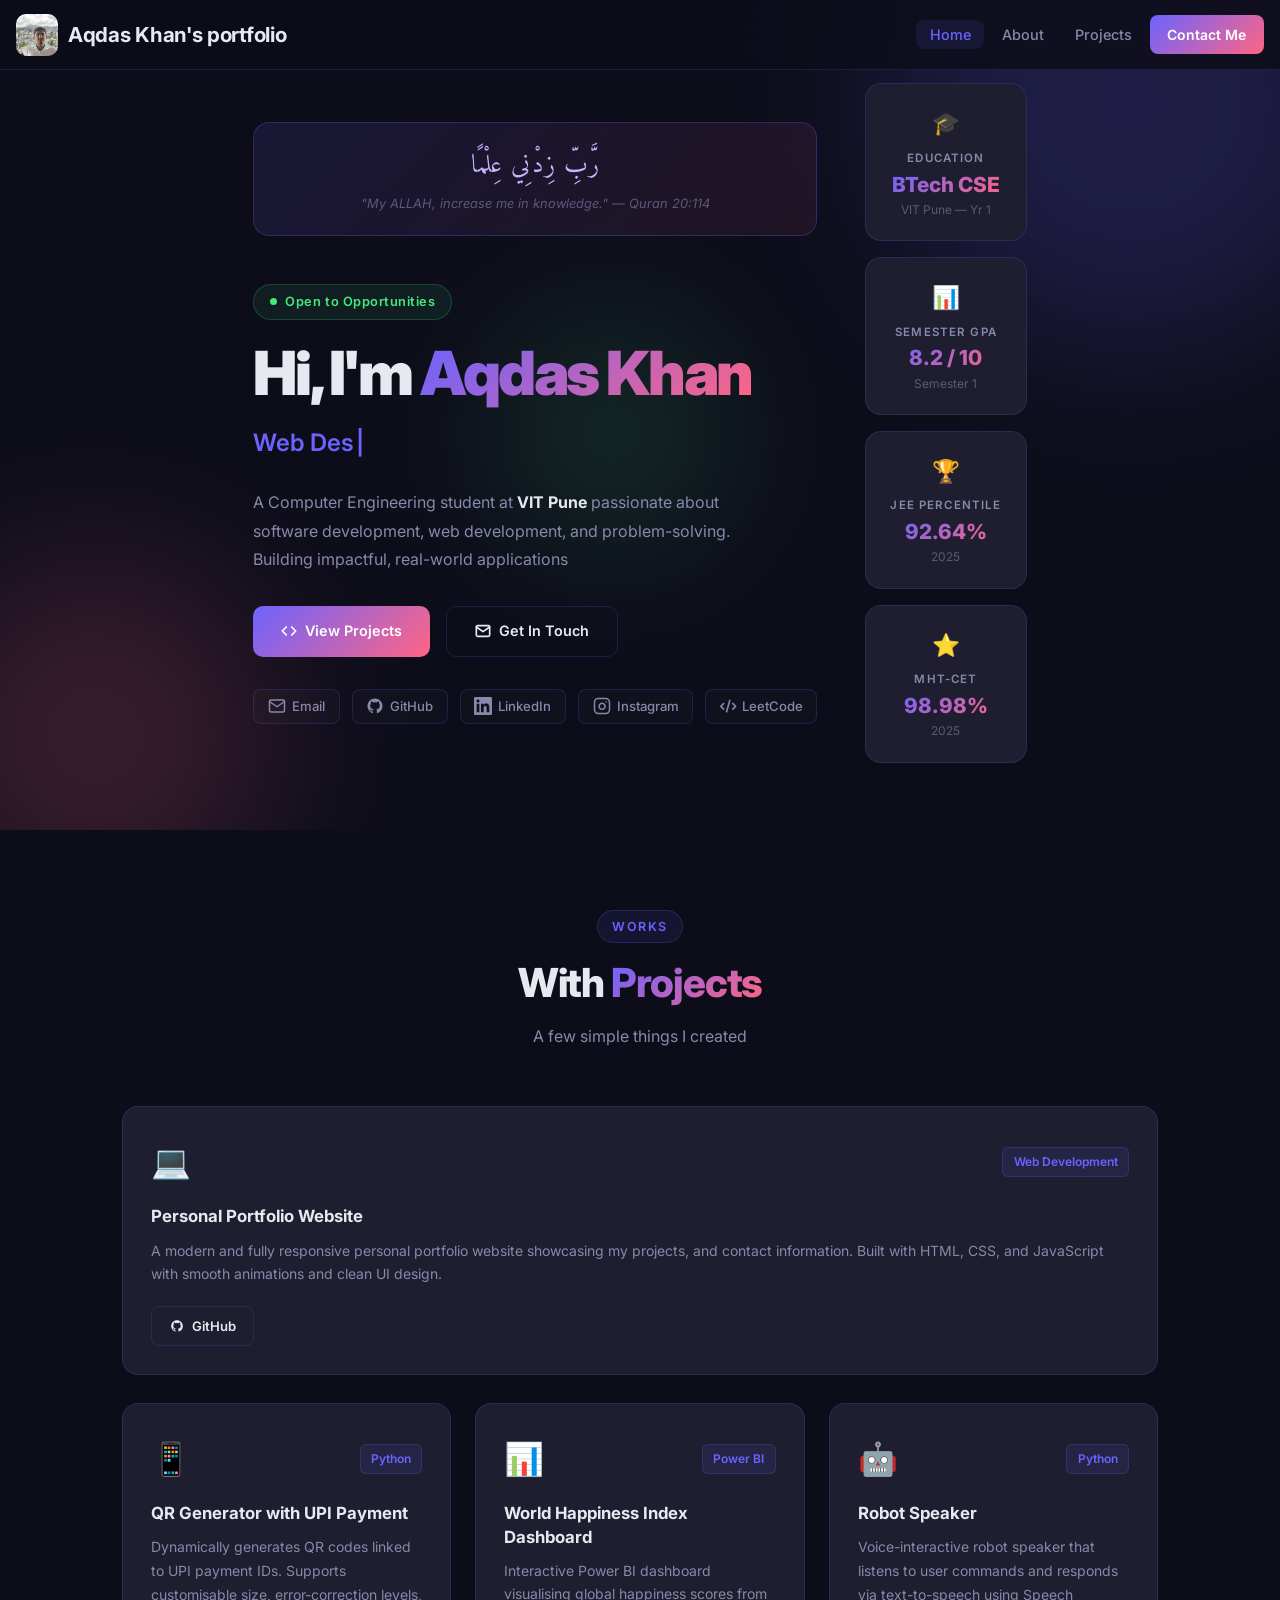
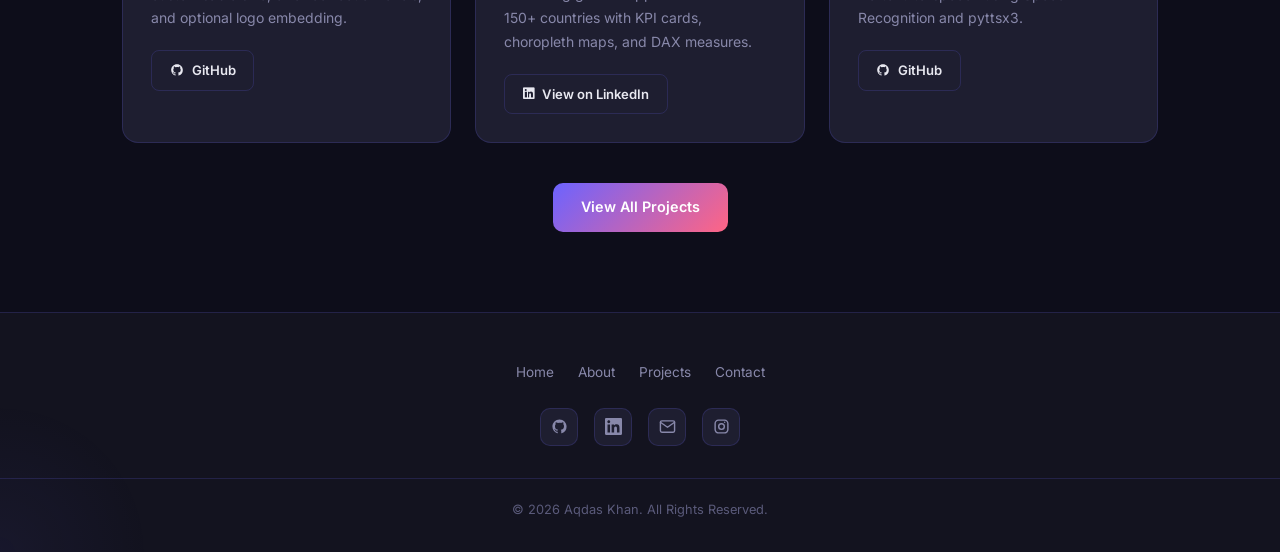
==== index.html @ cc59bd64 "Initial commit" ====
<!DOCTYPE html>
<html lang="en">

<head>
  <meta charset="UTF-8" />
  <meta name="viewport" content="width=device-width, initial-scale=1.0" />
  <meta name="description"
    content="Aqdas Khan — Computer Engineering student at VIT Pune. Portfolio showcasing projects, skills, and contact info." />
  <link rel="stylesheet" href="https://cdnjs.cloudflare.com/ajax/libs/font-awesome/6.5.1/css/all.min.css">

  <title>Aqdas Khan — Portfolio</title>
  <link rel="stylesheet" href="style.css" />
  <link rel="stylesheet" href="index.css" />
</head>

<body>

  <!-- NAVBAR -->
  <nav class="navbar" id="navbar">
    <a href="index.html" class="nav-logo">
      <div class="nav-logo-icon"></div>
      <span class="nav-logo-text">
        <h3><b>Aqdas Khan's portfolio</b></h3>
      </span>
    </a>
    <ul class="nav-links">
      <li><a href="index.html">Home</a></li>
      <li><a href="about.html">About</a></li>
      <li><a href="projects.html">Projects</a></li>
      <li><a href="contact.html" class="nav-cta">Contact Me</a></li>
    </ul>
    <button class="hamburger" id="hamburger" aria-label="Toggle menu">
      <span></span><span></span><span></span>
    </button>
  </nav>

  <!-- MOBILE NAV -->
  <div class="mobile-nav" id="mobile-nav">
    <a href="index.html">Home</a>
    <a href="about.html">About</a>
    <a href="projects.html">Projects</a>
    <a href="contact.html">Contact</a>
  </div>

  <!-- HERO -->
  <section class="hero" id="home">
    <div class="hero-bg">
      <div class="hero-orb orb1"></div>
      <div class="hero-orb orb2"></div>
      <div class="hero-orb orb3"></div>
    </div>
    <div class="container hero-inner">
      <div class="hero-content fade-up">
        <!-- Dua -->
        <div class="dua-banner">
          <div class="dua-text">رَّبِّ زِدْنِي عِلْمًا</div>
          <div class="dua-translation">"My ALLAH, increase me in knowledge." — Quran 20:114</div>
        </div>

        <div class="hero-badge">
          <span class="hero-status-dot"></span> Open to Opportunities
        </div>
        <h1 class="hero-name">Hi, I'm <span class="gradient-text">Aqdas Khan</span></h1>
        <div class="hero-typed-wrap">
          <span id="typed-text" class="hero-typed"></span><span class="cursor">|</span>
        </div>
        <p class="hero-desc">
          A Computer Engineering student at <strong>VIT Pune</strong> passionate about software development,
          web development, and problem-solving. Building impactful, real-world applications
        </p>

        <div class="hero-actions">
          <a href="projects.html" class="btn btn-primary">
            <svg width="16" height="16" fill="none" viewBox="0 0 24 24" stroke="currentColor" stroke-width="2.5"
              stroke-linecap="round" stroke-linejoin="round">
              <polyline points="16 18 22 12 16 6"></polyline>
              <polyline points="8 6 2 12 8 18"></polyline>
            </svg>
            View Projects
          </a>
          <a href="contact.html" class="btn btn-outline">
            <svg width="16" height="16" fill="none" viewBox="0 0 24 24" stroke="currentColor" stroke-width="2.5"
              stroke-linecap="round" stroke-linejoin="round">
              <path d="M4 4h16c1.1 0 2 .9 2 2v12c0 1.1-.9 2-2 2H4c-1.1 0-2-.9-2-2V6c0-1.1.9-2 2-2z"></path>
              <polyline points="22,6 12,13 2,6"></polyline>
            </svg>
            Get In Touch
          </a>
        </div>

        <div class="hero-socials">
          <a href="mailto:khanaqdas152@gmail.com" class="hero-social-link" aria-label="Email">
            <svg width="18" height="18" fill="none" viewBox="0 0 24 24" stroke="currentColor" stroke-width="2"
              stroke-linecap="round" stroke-linejoin="round">
              <path d="M4 4h16c1.1 0 2 .9 2 2v12c0 1.1-.9 2-2 2H4c-1.1 0-2-.9-2-2V6c0-1.1.9-2 2-2z"></path>
              <polyline points="22,6 12,13 2,6"></polyline>
            </svg>
            Email
          </a>

          <a href="https://github.com/AqdasKhan313" target="_blank" rel="noopener" class="hero-social-link"
            aria-label="GitHub">
            <svg width="18" height="18" viewBox="0 0 24 24" fill="currentColor">
              <path
                d="M12 2C6.477 2 2 6.484 2 12.017c0 4.425 2.865 8.18 6.839 9.504.5.092.682-.217.682-.483 0-.237-.008-.868-.013-1.703-2.782.605-3.369-1.343-3.369-1.343-.454-1.158-1.11-1.466-1.11-1.466-.908-.62.069-.608.069-.608 1.003.07 1.531 1.032 1.531 1.032.892 1.53 2.341 1.088 2.91.832.092-.647.35-1.088.636-1.338-2.22-.253-4.555-1.113-4.555-4.951 0-1.093.39-1.988 1.029-2.688-.103-.253-.446-1.272.098-2.65 0 0 .84-.27 2.75 1.026A9.564 9.564 0 0112 6.844c.85.004 1.705.115 2.504.337 1.909-1.296 2.747-1.027 2.747-1.027.546 1.379.202 2.398.1 2.651.64.7 1.028 1.595 1.028 2.688 0 3.848-2.339 4.695-4.566 4.943.359.309.678.92.678 1.855 0 1.338-.012 2.419-.012 2.747 0 .268.18.58.688.482A10.019 10.019 0 0022 12.017C22 6.484 17.522 2 12 2z" />
            </svg>
            GitHub
          </a>
          <a href="https://linkedin.com/in/aqdaskhan313" target="_blank" rel="noopener" class="hero-social-link"
            aria-label="LinkedIn">
            <svg width="18" height="18" viewBox="0 0 24 24" fill="currentColor">
              <path
                d="M20.447 20.452h-3.554v-5.569c0-1.328-.027-3.037-1.852-3.037-1.853 0-2.136 1.445-2.136 2.939v5.667H9.351V9h3.414v1.561h.046c.477-.9 1.637-1.85 3.37-1.85 3.601 0 4.267 2.37 4.267 5.455v6.286zM5.337 7.433c-1.144 0-2.063-.926-2.063-2.065 0-1.138.92-2.063 2.063-2.063 1.14 0 2.064.925 2.064 2.063 0 1.139-.925 2.065-2.064 2.065zm1.782 13.019H3.555V9h3.564v11.452zM22.225 0H1.771C.792 0 0 .774 0 1.729v20.542C0 23.227.792 24 1.771 24h20.451C23.2 24 24 23.227 24 22.271V1.729C24 .774 23.2 0 22.222 0h.003z" />
            </svg>
            LinkedIn
          </a>

          <a href="https://www.instagram.com/aqdas_khan_98.98/" target="_blank" rel="noopener" class="hero-social-link"
            aria-label="Instagram">
            <svg width="18" height="18" viewBox="0 0 24 24" fill="none" stroke="currentColor" stroke-width="2"
              stroke-linecap="round" stroke-linejoin="round">
              <rect x="2" y="2" width="20" height="20" rx="5" ry="5"></rect>
              <path d="M16 11.37a4 4 0 1 1-2.83-2.83 4 4 0 0 1 2.83 2.83z"></path>
              <line x1="17.5" y1="6.5" x2="17.51" y2="6.5"></line>
            </svg>
            Instagram
          </a>

          <a href="https://leetcode.com/u/AqdasKhan313/" target="_blank" rel="noopener" class="hero-social-link"
            aria-label="LeetCode">
            <i class="fa-solid fa-code"></i>
            LeetCode
          </a>
        </div>
      </div>

      <!-- HERO STATS / QUICK INFO -->
      <div class="hero-stats fade-up fade-up-delay-2">
        <div class="stat-card">
          <div class="stat-icon">🎓</div>
          <div class="stat-label">Education</div>
          <div class="stat-value">BTech CSE</div>
          <div class="stat-sub">VIT Pune — Yr 1</div>
        </div>
        <div class="stat-card">
          <div class="stat-icon">📊</div>
          <div class="stat-label">Semester GPA</div>
          <div class="stat-value">8.2 / 10</div>
          <div class="stat-sub">Semester 1</div>
        </div>
        <div class="stat-card">
          <div class="stat-icon">🏆</div>
          <div class="stat-label">JEE Percentile</div>
          <div class="stat-value">92.64%</div>
          <div class="stat-sub">2025</div>
        </div>
        <div class="stat-card">
          <div class="stat-icon">⭐</div>
          <div class="stat-label">MHT-CET</div>
          <div class="stat-value">98.98%</div>
          <div class="stat-sub">2025</div>
        </div>
      </div>
    </div>
  </section>

  <!-- FEATURED PROJECTS PREVIEW -->
  <section class="featured-projects">
    <div class="container">
      <div class="section-header fade-up">
        <span class="section-tag">Works</span>
        <h2 class="section-title">With <span>Projects</span></h2>
        <p class="section-desc">A few simple things I created</p>
      </div>

      <div class="projects-preview-grid">

        <div class="project-preview-card card fade-up">

          <div class="project-preview-header">
            <div class="project-icon">💻</div>
            <span class="badge">Web Development</span>
          </div>

          <h3 class="project-title">Personal Portfolio Website</h3>

          <p class="project-desc">
            A modern and fully responsive personal portfolio website showcasing
            my projects, and contact information.
            Built with HTML, CSS, and JavaScript with smooth animations and
            clean UI design.
          </p>

          <div class="project-links">

            <a href="https://github.com/AqdasKhan313/" target="_blank" rel="noopener" class="btn btn-outline btn-sm">

              <svg width="14" height="14" viewBox="0 0 24 24" fill="currentColor">
                <path
                  d="M12 2C6.477 2 2 6.484 2 12.017c0 4.425 2.865 8.18 6.839 9.504.5.092.682-.217.682-.483 0-.237-.008-.868-.013-1.703-2.782.605-3.369-1.343-3.369-1.343-.454-1.158-1.11-1.466-1.11-1.466-.908-.62.069-.608.069-.608 1.003.07 1.531 1.032 1.531 1.032.892 1.53 2.341 1.088 2.91.832.092-.647.35-1.088.636-1.338-2.22-.253-4.555-1.113-4.555-4.951 0-1.093.39-1.988 1.029-2.688-.103-.253-.446-1.272.098-2.65 0 0 .84-.27 2.75 1.026A9.564 9.564 0 0112 6.844c.85.004 1.705.115 2.504.337 1.909-1.296 2.747-1.027 2.747-1.027.546 1.379.202 2.398.1 2.651.64.7 1.028 1.595 1.028 2.688 0 3.848-2.339 4.695-4.566 4.943.359.309.678.92.678 1.855 0 1.338-.012 2.419-.012 2.747 0 .268.18.58.688.482A10.019 10.019 0 0022 12.017C22 6.484 17.522 2 12 2z" />
              </svg>

              GitHub
            </a>
          </div>
        </div>
      </div>
      <br>
      <div class="projects-preview-grid">
        <div class="project-preview-card card fade-up">
          <div class="project-preview-header">
            <div class="project-icon">📱</div>
            <span class="badge">Python</span>
          </div>
          <h3 class="project-title">QR Generator with UPI Payment</h3>
          <p class="project-desc">Dynamically generates QR codes linked to UPI payment IDs. Supports customisable
            size,
            error-correction levels, and optional logo embedding.</p>
          <div class="project-links">
            <a href="https://github.com/AqdasKhan313/QR-Generator" target="_blank" rel="noopener"
              class="btn btn-outline btn-sm">
              <svg width="14" height="14" viewBox="0 0 24 24" fill="currentColor">
                <path
                  d="M12 2C6.477 2 2 6.484 2 12.017c0 4.425 2.865 8.18 6.839 9.504.5.092.682-.217.682-.483 0-.237-.008-.868-.013-1.703-2.782.605-3.369-1.343-3.369-1.343-.454-1.158-1.11-1.466-1.11-1.466-.908-.62.069-.608.069-.608 1.003.07 1.531 1.032 1.531 1.032.892 1.53 2.341 1.088 2.91.832.092-.647.35-1.088.636-1.338-2.22-.253-4.555-1.113-4.555-4.951 0-1.093.39-1.988 1.029-2.688-.103-.253-.446-1.272.098-2.65 0 0 .84-.27 2.75 1.026A9.564 9.564 0 0112 6.844c.85.004 1.705.115 2.504.337 1.909-1.296 2.747-1.027 2.747-1.027.546 1.379.202 2.398.1 2.651.64.7 1.028 1.595 1.028 2.688 0 3.848-2.339 4.695-4.566 4.943.359.309.678.92.678 1.855 0 1.338-.012 2.419-.012 2.747 0 .268.18.58.688.482A10.019 10.019 0 0022 12.017C22 6.484 17.522 2 12 2z" />
              </svg>
              GitHub
            </a>
          </div>
        </div>

        <div class="project-preview-card card fade-up fade-up-delay-1">
          <div class="project-preview-header">
            <div class="project-icon">📊</div>
            <span class="badge">Power BI</span>
          </div>
          <h3 class="project-title">World Happiness Index Dashboard</h3>
          <p class="project-desc">Interactive Power BI dashboard visualising global happiness scores from 150+
            countries
            with KPI cards, choropleth maps, and DAX measures.</p>
          <div class="project-links">
            <a href="https://www.linkedin.com/posts/aqdaskhan313_satishdhawale-powerbi-ugcPost-7461716862557569024-IY4h"
              target="_blank" rel="noopener" class="btn btn-outline btn-sm"><i class="fab fa-linkedin"></i>View on
              LinkedIn</a>
          </div>
        </div>

        <div class="project-preview-card card fade-up fade-up-delay-2">
          <div class="project-preview-header">
            <div class="project-icon">🤖</div>
            <span class="badge">Python</span>
          </div>
          <h3 class="project-title">Robot Speaker</h3>
          <p class="project-desc">Voice-interactive robot speaker that listens to user commands and responds via
            text-to-speech using Speech Recognition and pyttsx3.</p>
          <div class="project-links">
            <a href="https://github.com/AqdasKhan313/Robot-Speaker" target="_blank" rel="noopener"
              class="btn btn-outline btn-sm">
              <svg width="14" height="14" viewBox="0 0 24 24" fill="currentColor">
                <path
                  d="M12 2C6.477 2 2 6.484 2 12.017c0 4.425 2.865 8.18 6.839 9.504.5.092.682-.217.682-.483 0-.237-.008-.868-.013-1.703-2.782.605-3.369-1.343-3.369-1.343-.454-1.158-1.11-1.466-1.11-1.466-.908-.62.069-.608.069-.608 1.003.07 1.531 1.032 1.531 1.032.892 1.53 2.341 1.088 2.91.832.092-.647.35-1.088.636-1.338-2.22-.253-4.555-1.113-4.555-4.951 0-1.093.39-1.988 1.029-2.688-.103-.253-.446-1.272.098-2.65 0 0 .84-.27 2.75 1.026A9.564 9.564 0 0112 6.844c.85.004 1.705.115 2.504.337 1.909-1.296 2.747-1.027 2.747-1.027.546 1.379.202 2.398.1 2.651.64.7 1.028 1.595 1.028 2.688 0 3.848-2.339 4.695-4.566 4.943.359.309.678.92.678 1.855 0 1.338-.012 2.419-.012 2.747 0 .268.18.58.688.482A10.019 10.019 0 0022 12.017C22 6.484 17.522 2 12 2z" />
              </svg>
              GitHub
            </a>
          </div>
        </div>
      </div>

      <div style="text-align:center; margin-top:2.5rem;" class="fade-up">
        <a href="projects.html" class="btn btn-primary">View All Projects</a>
      </div>
    </div>
  </section>

  <!-- FOOTER -->
  <footer class="footer">
    <div class="footer-links">
      <a href="index.html">Home</a>
      <a href="about.html">About</a>
      <a href="projects.html">Projects</a>
      <a href="contact.html">Contact</a>
    </div>
    <div class="footer-social">
      <a href="https://github.com/AqdasKhan313" target="_blank" rel="noopener" class="social-icon" aria-label="GitHub">
        <svg width="17" height="17" viewBox="0 0 24 24" fill="currentColor">
          <path
            d="M12 2C6.477 2 2 6.484 2 12.017c0 4.425 2.865 8.18 6.839 9.504.5.092.682-.217.682-.483 0-.237-.008-.868-.013-1.703-2.782.605-3.369-1.343-3.369-1.343-.454-1.158-1.11-1.466-1.11-1.466-.908-.62.069-.608.069-.608 1.003.07 1.531 1.032 1.531 1.032.892 1.53 2.341 1.088 2.91.832.092-.647.35-1.088.636-1.338-2.22-.253-4.555-1.113-4.555-4.951 0-1.093.39-1.988 1.029-2.688-.103-.253-.446-1.272.098-2.65 0 0 .84-.27 2.75 1.026A9.564 9.564 0 0112 6.844c.85.004 1.705.115 2.504.337 1.909-1.296 2.747-1.027 2.747-1.027.546 1.379.202 2.398.1 2.651.64.7 1.028 1.595 1.028 2.688 0 3.848-2.339 4.695-4.566 4.943.359.309.678.92.678 1.855 0 1.338-.012 2.419-.012 2.747 0 .268.18.58.688.482A10.019 10.019 0 0022 12.017C22 6.484 17.522 2 12 2z" />
        </svg>
      </a>
      <a href="https://linkedin.com/in/aqdaskhan313" target="_blank" rel="noopener" class="social-icon"
        aria-label="LinkedIn">
        <svg width="17" height="17" viewBox="0 0 24 24" fill="currentColor">
          <path
            d="M20.447 20.452h-3.554v-5.569c0-1.328-.027-3.037-1.852-3.037-1.853 0-2.136 1.445-2.136 2.939v5.667H9.351V9h3.414v1.561h.046c.477-.9 1.637-1.85 3.37-1.85 3.601 0 4.267 2.37 4.267 5.455v6.286zM5.337 7.433c-1.144 0-2.063-.926-2.063-2.065 0-1.138.92-2.063 2.063-2.063 1.14 0 2.064.925 2.064 2.063 0 1.139-.925 2.065-2.064 2.065zm1.782 13.019H3.555V9h3.564v11.452zM22.225 0H1.771C.792 0 0 .774 0 1.729v20.542C0 23.227.792 24 1.771 24h20.451C23.2 24 24 23.227 24 22.271V1.729C24 .774 23.2 0 22.222 0h.003z" />
        </svg>
      </a>
      <a href="mailto:khanaqdas152@gmail.com" class="social-icon" aria-label="Email">
        <svg width="17" height="17" fill="none" viewBox="0 0 24 24" stroke="currentColor" stroke-width="2"
          stroke-linecap="round" stroke-linejoin="round">
          <path d="M4 4h16c1.1 0 2 .9 2 2v12c0 1.1-.9 2-2 2H4c-1.1 0-2-.9-2-2V6c0-1.1.9-2 2-2z"></path>
          <polyline points="22,6 12,13 2,6"></polyline>
        </svg>
      </a>

      <a href="https://www.instagram.com/aqdas_khan_98.98/" target="_blank" rel="noopener" class="social-icon">
        <svg width="17" height="17" viewBox="0 0 24 24" fill="currentColor">
          <path
            d="M7.75 2C4.57 2 2 4.57 2 7.75v8.5C2 19.43 4.57 22 7.75 22h8.5C19.43 22 22 19.43 22 16.25v-8.5C22 4.57 19.43 2 16.25 2h-8.5zm0 2h8.5C18.33 4 20 5.67 20 7.75v8.5C20 18.33 18.33 20 16.25 20h-8.5C5.67 20 4 18.33 4 16.25v-8.5C4 5.67 5.67 4 7.75 4zm8.75 1a1 1 0 100 2 1 1 0 000-2zM12 7a5 5 0 100 10 5 5 0 000-10zm0 2a3 3 0 110 6 3 3 0 010-6z" />
        </svg>
      </a>

    </div>
    <div class="footer-copy">
      &copy; <span id="year"></span> Aqdas Khan. All Rights Reserved.
    </div>
    </div>
  </footer>

  <script src="script.js"></script>
</body>

</html>
---- style.css ----
@import url('https://fonts.googleapis.com/css2?family=Inter:wght@300;400;500;600;700;800;900&family=Amiri:ital,wght@0,400;0,700;1,400&display=swap');

:root {
  --primary: #6c63ff;
  --primary-dark: #5a52e0;
  --secondary: #ff6584;
  --accent: #43e97b;
  --bg: #0d0d1a;
  --bg2: #13131f;
  --bg3: #1a1a2e;
  --card: #1e1e30;
  --border: rgba(108, 99, 255, 0.18);
  --text: #e8e8f0;
  --text-muted: #8888aa;
  --text-dim: #5a5a7a;
  --gradient: linear-gradient(135deg, #6c63ff 0%, #ff6584 100%);
  --gradient2: linear-gradient(135deg, #43e97b 0%, #38f9d7 100%);
  --shadow: 0 4px 32px rgba(108, 99, 255, 0.15);
  --radius: 16px;
  --radius-sm: 8px;
  --transition: 0.3s cubic-bezier(0.4, 0, 0.2, 1);
  --font: 'Inter', sans-serif;
  --font-arabic: 'Amiri', serif;
}

* {
  margin: 0;
  padding: 0;
  box-sizing: border-box;
}

html {
  scroll-behavior: smooth;
}

body {
  font-family: var(--font);
  background: var(--bg);
  color: var(--text);
  line-height: 1.7;
  overflow-x: hidden;
}


::-webkit-scrollbar {
  width: 6px;
}

::-webkit-scrollbar-track {
  background: var(--bg);
}

::-webkit-scrollbar-thumb {
  background: var(--primary);
  border-radius: 3px;
}

::selection {
  background: rgba(108, 99, 255, 0.3);
  color: #fff;
}

.navbar {
  position: fixed;
  top: 0;
  left: 0;
  width: 100%;
  z-index: 1000;
  padding: 0 2rem;
  height: 70px;
  display: flex;
  align-items: center;
  justify-content: space-between;
  background: rgba(13, 13, 26, 0.85);
  backdrop-filter: blur(20px);
  -webkit-backdrop-filter: blur(20px);
  border-bottom: 1px solid var(--border);
  transition: var(--transition);
}

.navbar.scrolled {
  background: rgba(13, 13, 26, 0.97);
  box-shadow: 0 2px 24px rgba(0, 0, 0, 0.4);
}

.nav-logo {
  display: flex;
  align-items: center;
  gap: 10px;
  text-decoration: none;
}

/* .nav-logo-icon {
  width: 38px;
  height: 38px;
  background: var(--gradient);
  background-image: url("./images/AK.png");
  border-radius: 10px;
  display: flex;
  align-items: center;
  justify-content: center;
  font-weight: 800;
  font-size: 1rem;
  color: #fff;
  letter-spacing: -0.5px;
} */
.nav-logo-icon {
  width: 53px;
  height: 53px;
  background-image: url("AK.png");
  background-size: cover;
  background-position: center;

  background-repeat: no-repeat;
  border-radius: 10px;
}

.nav-logo-icon {
  transition: transform 0.3s ease;
}

.nav-logo-icon:hover {
  transform: scale(1.2);
}

.nav-logo-text {

  font-size: 1.1rem;
  font-weight: 700;
  color: var(--text);
  letter-spacing: -0.3px;
}

.nav-links {
  display: flex;
  align-items: center;
  gap: 0.25rem;
  list-style: none;
}

.nav-links a {
  text-decoration: none;
  color: var(--text-muted);
  font-size: 0.9rem;
  font-weight: 500;
  padding: 0.4rem 0.85rem;
  border-radius: 8px;
  transition: var(--transition);
  position: relative;
}

.nav-links a:hover,
.nav-links a.active {
  color: var(--text);
  background: rgba(108, 99, 255, 0.1);
}

.nav-links a.active {
  color: var(--primary);
}

.nav-cta {
  display: inline-flex;
  align-items: center;
  gap: 6px;
  background: var(--gradient);
  color: #fff !important;
  padding: 0.45rem 1.1rem !important;
  border-radius: 8px !important;
  font-weight: 600 !important;
  font-size: 0.875rem !important;
  transition: var(--transition) !important;
  opacity: 1 !important;
}

.nav-cta:hover {
  opacity: 0.9 !important;
  transform: translateY(-1px);
  box-shadow: 0 4px 16px rgba(108, 99, 255, 0.4) !important;
  background: var(--gradient) !important;
}

.hamburger {
  display: none;
  flex-direction: column;
  gap: 5px;
  cursor: pointer;
  padding: 5px;
  border: none;
  background: none;
}

.hamburger span {
  display: block;
  width: 24px;
  height: 2px;
  background: var(--text);
  border-radius: 2px;
  transition: var(--transition);
}

.hamburger.open span:nth-child(1) {
  transform: rotate(45deg) translate(5px, 5px);
}

.hamburger.open span:nth-child(2) {
  opacity: 0;
}

.hamburger.open span:nth-child(3) {
  transform: rotate(-45deg) translate(5px, -5px);
}

/* ============================================
   MOBILE NAV
   ============================================ */
.mobile-nav {
  display: none;
  position: fixed;
  top: 70px;
  left: 0;
  width: 100%;
  background: rgba(13, 13, 26, 0.98);
  /* backdrop-filter: blur(20px); */
  border-bottom: 1px solid var(--border);
  z-index: 999;
  padding: 1rem 0;
  transform: translateY(-10px);
  opacity: 0;
  transition: var(--transition);
  pointer-events: none;
}

.mobile-nav.open {
  display: block;
  transform: translateY(0);
  opacity: 1;
  pointer-events: all;
}

.mobile-nav a {
  display: block;
  padding: 0.8rem 2rem;
  color: var(--text-muted);
  text-decoration: none;
  font-weight: 500;
  font-size: 0.95rem;
  transition: var(--transition);
}

.mobile-nav a:hover,
.mobile-nav a.active {
  color: var(--primary);
  background: rgba(108, 99, 255, 0.05);
}

/* ============================================
   PAGE WRAPPER
   ============================================ */
.page-wrapper {
  min-height: 100vh;
  padding-top: 70px;
}

/* ============================================
   SECTION BASE
   ============================================ */
section {
  padding: 5rem 0;
}

.container {
  max-width: 1100px;
  margin: 0 auto;
  padding: 0 2rem;
}

.section-header {
  text-align: center;
  margin-bottom: 3.5rem;
}

.section-tag {
  display: inline-block;
  font-size: 0.78rem;
  font-weight: 600;
  letter-spacing: 0.12em;
  text-transform: uppercase;
  color: var(--primary);
  background: rgba(108, 99, 255, 0.1);
  border: 1px solid rgba(108, 99, 255, 0.2);
  padding: 0.3rem 0.9rem;
  border-radius: 100px;
  margin-bottom: 1rem;
}

.section-title {
  font-size: clamp(1.8rem, 3.5vw, 2.5rem);
  font-weight: 800;
  letter-spacing: -0.03em;
  color: var(--text);
  margin-bottom: 1rem;
  line-height: 1.2;
}

.section-title span {
  background: var(--gradient);
  -webkit-background-clip: text;
  -webkit-text-fill-color: transparent;
  background-clip: text;
}

.section-desc {
  color: var(--text-muted);
  font-size: 1rem;
  max-width: 560px;
  margin: 0 auto;
}

/* ============================================
   BUTTONS
   ============================================ */
.btn {
  display: inline-flex;
  align-items: center;
  gap: 8px;
  padding: 0.75rem 1.75rem;
  border-radius: 10px;
  font-weight: 600;
  font-size: 0.9rem;
  cursor: pointer;
  border: none;
  text-decoration: none;
  transition: var(--transition);
  position: relative;
  overflow: hidden;
}

.btn-primary {
  background: var(--gradient);
  color: #fff;
}

.btn-primary:hover {
  transform: translateY(-2px);
  box-shadow: 0 8px 24px rgba(108, 99, 255, 0.4);
}

.btn-outline {
  background: transparent;
  color: var(--text);
  border: 1.5px solid var(--border);
}

.btn-outline:hover {
  border-color: var(--primary);
  color: var(--primary);
  background: rgba(108, 99, 255, 0.05);
  transform: translateY(-2px);
}

.btn-sm {
  padding: 0.5rem 1.1rem;
  font-size: 0.82rem;
  border-radius: 8px;
}

/* ============================================
   CARDS
   ============================================ */
.card {
  background: var(--card);
  border: 1px solid var(--border);
  border-radius: var(--radius);
  padding: 1.75rem;
  transition: var(--transition);
}

.card:hover {
  border-color: rgba(108, 99, 255, 0.4);
  transform: translateY(-4px);
  box-shadow: var(--shadow);
}

/* ============================================
   ARABIC DUA BANNER
   ============================================ */
.dua-banner {
  background: linear-gradient(135deg, rgba(108, 99, 255, 0.12), rgba(255, 101, 132, 0.08));
  border: 1px solid rgba(108, 99, 255, 0.25);
  border-radius: var(--radius);
  padding: 1.25rem 2rem;
  text-align: center;
  margin-bottom: 3rem;
}

.dua-text {
  font-family: var(--font-arabic);
  font-size: 1.6rem;
  color: #c4b5fd;
  letter-spacing: 0.04em;
  direction: rtl;
  line-height: 1.8;
}

.dua-translation {
  font-size: 0.8rem;
  color: var(--text-dim);
  margin-top: 0.25rem;
  font-style: italic;
}

/* ============================================
   GRADIENT TEXT
   ============================================ */
.gradient-text {
  background: var(--gradient);
  -webkit-background-clip: text;
  -webkit-text-fill-color: transparent;
  background-clip: text;
}

/* ============================================
   BADGE
   ============================================ */
.badge {
  display: inline-block;
  padding: 0.25rem 0.65rem;
  border-radius: 6px;
  font-size: 0.75rem;
  font-weight: 600;
  background: rgba(108, 99, 255, 0.1);
  color: var(--primary);
  border: 1px solid rgba(108, 99, 255, 0.2);
}

.badge-green {
  background: rgba(67, 233, 123, 0.1);
  color: #43e97b;
  border-color: rgba(67, 233, 123, 0.2);
}

/* ============================================
   FOOTER
   ============================================ */
.footer {
  background: var(--bg2);
  border-top: 1px solid var(--border);
  padding: 3rem 0 2rem;
  text-align: center;
}

.footer-logo {
  font-size: 1.3rem;
  font-weight: 800;
  background: var(--gradient);
  -webkit-background-clip: text;
  -webkit-text-fill-color: transparent;
  background-clip: text;
  margin-bottom: 0.5rem;
}

.footer-tagline {
  color: var(--text-muted);
  font-size: 0.85rem;
  margin-bottom: 1.5rem;
}

.footer-dua {
  font-family: var(--font-arabic);
  font-size: 1.2rem;
  color: rgba(196, 181, 253, 0.6);
  margin-bottom: 1.5rem;
  direction: rtl;
}

.footer-links {
  display: flex;
  justify-content: center;
  gap: 1.5rem;
  margin-bottom: 1.5rem;
  flex-wrap: wrap;
}

.footer-links a {
  color: var(--text-muted);
  text-decoration: none;
  font-size: 0.85rem;
  transition: var(--transition);
}

.footer-links a:hover {
  color: var(--primary);
}

.footer-social {
  display: flex;
  justify-content: center;
  gap: 1rem;
  margin-bottom: 2rem;
}

.social-icon {
  width: 38px;
  height: 38px;
  border-radius: 10px;
  background: var(--card);
  border: 1px solid var(--border);
  display: flex;
  align-items: center;
  justify-content: center;
  color: var(--text-muted);
  text-decoration: none;
  font-size: 0.9rem;
  transition: var(--transition);
}

.social-icon:hover {
  background: rgba(108, 99, 255, 0.1);
  border-color: var(--primary);
  color: var(--primary);
  transform: translateY(-2px);
}

.footer-copy {
  color: var(--text-dim);
  font-size: 0.8rem;
  border-top: 1px solid var(--border);
  padding-top: 1.25rem;
}

/* ============================================
   SKILL TAGS
   ============================================ */
.skill-tags {
  display: flex;
  flex-wrap: wrap;
  gap: 0.6rem;
}

.skill-tag {
  background: var(--bg3);
  border: 1px solid var(--border);
  color: var(--text-muted);
  padding: 0.35rem 0.85rem;
  border-radius: 8px;
  font-size: 0.82rem;
  font-weight: 500;
  transition: var(--transition);
}

.skill-tag:hover {
  border-color: var(--primary);
  color: var(--primary);
  background: rgba(108, 99, 255, 0.06);
}

/* ============================================
   ANIMATE ON SCROLL
   ============================================ */
.fade-up {
  opacity: 0;
  transform: translateY(30px);
  transition: opacity 0.6s ease, transform 0.6s ease;
}

.fade-up.visible {
  opacity: 1;
  transform: translateY(0);
}

.fade-up-delay-1 {
  transition-delay: 0.1s;
}

.fade-up-delay-2 {
  transition-delay: 0.2s;
}

.fade-up-delay-3 {
  transition-delay: 0.3s;
}

.fade-up-delay-4 {
  transition-delay: 0.4s;
}

@media (max-width: 768px) {
  .nav-links {
    display: none;
  }

  .hamburger {
    display: flex;
  }

  section {
    padding: 3.5rem 0;
  }

  .container {
    padding: 0 1.25rem;
  }

  .section-title {
    font-size: 1.75rem;
  }
}

@media (max-width: 480px) {
  .navbar {
    padding: 0 1.25rem;
  }
}

.cursor-glow {
  pointer-events: none;
  position: fixed;
  width: 300px;
  height: 300px;
  border-radius: 50%;
  background: radial-gradient(circle, rgba(108, 99, 255, 0.06) 0%, transparent 70%);
  transform: translate(-50%, -50%);
  z-index: 0;
  transition: left 0.1s, top 0.1s;
}
---- index.css ----
.hero {
  min-height: calc(100vh - 70px);
  display: flex;
  align-items: center;
  position: relative;
  overflow: hidden;
  padding: 4rem 0 3rem;
}

.hero-bg {
  position: absolute;
  inset: 0;
  overflow: hidden;
  z-index: 0;
}

.hero-orb {
  position: absolute;
  border-radius: 50%;
  filter: blur(80px);
  opacity: 0.18;
}

.orb1 {
  width: 500px;
  height: 500px;
  background: var(--primary);
  top: -150px;
  right: -100px;
  animation: floatOrb 8s ease-in-out infinite;
}

.orb2 {
  width: 350px;
  height: 350px;
  background: var(--secondary);
  bottom: -80px;
  left: -80px;
  animation: floatOrb 10s ease-in-out infinite reverse;
}

.orb3 {
  width: 200px;
  height: 200px;
  background: var(--accent);
  top: 40%;
  left: 40%;
  animation: floatOrb 7s ease-in-out infinite 2s;
}

@keyframes floatOrb {

  0%,
  100% {
    transform: translateY(0) scale(1);
  }

  50% {
    transform: translateY(-20px) scale(1.05);
  }
}

.hero-inner {
  position: relative;
  z-index: 1;
  display: grid;
  grid-template-columns: 1fr auto;
  gap: 3rem;
  align-items: center;
}

.hero-badge {
  display: inline-flex;
  align-items: center;
  gap: 8px;
  background: rgba(67, 233, 123, 0.08);
  border: 1px solid rgba(67, 233, 123, 0.2);
  color: var(--accent);
  padding: 0.4rem 1rem;
  border-radius: 100px;
  font-size: 0.8rem;
  font-weight: 600;
  margin-bottom: 1.25rem;
  letter-spacing: 0.04em;
}

.hero-status-dot {
  width: 7px;
  height: 7px;
  background: var(--accent);
  border-radius: 50%;
  display: inline-block;
  animation: pulse 2s ease-in-out infinite;
}

@keyframes pulse {

  0%,
  100% {
    opacity: 1;
    transform: scale(1);
  }

  50% {
    opacity: 0.5;
    transform: scale(0.8);
  }
}

.hero-name {
  font-size: clamp(2.4rem, 5vw, 3.8rem);
  font-weight: 900;
  letter-spacing: -0.04em;
  line-height: 1.1;
  margin-bottom: 1rem;
  color: var(--text);
}

.hero-typed-wrap {
  font-size: clamp(1.1rem, 2.5vw, 1.5rem);
  font-weight: 600;
  color: var(--primary);
  margin-bottom: 1.5rem;
  min-height: 2.2rem;
  display: flex;
  align-items: center;
  gap: 2px;
}

.cursor {
  animation: blink 1s step-end infinite;
  color: var(--primary);
}

@keyframes blink {

  0%,
  100% {
    opacity: 1;
  }

  50% {
    opacity: 0;
  }
}

.hero-desc {
  color: var(--text-muted);
  font-size: 1rem;
  max-width: 520px;
  margin-bottom: 2rem;
  line-height: 1.8;
}

.hero-desc strong {
  color: var(--text);
}

.hero-actions {
  display: flex;
  gap: 1rem;
  flex-wrap: wrap;
  margin-bottom: 2rem;
}

.hero-socials {
  display: flex;
  gap: 0.75rem;
  flex-wrap: wrap;
}

.hero-social-link {
  display: inline-flex;
  align-items: center;
  gap: 6px;
  color: var(--text-muted);
  text-decoration: none;
  font-size: 0.82rem;
  font-weight: 500;
  padding: 0.35rem 0.85rem;
  border-radius: 8px;
  border: 1px solid var(--border);
  transition: var(--transition);
  background: rgba(255, 255, 255, 0.02);
}

.hero-social-link:hover {
  color: var(--primary);
  border-color: var(--primary);
  background: rgba(108, 99, 255, 0.06);
}

/* HERO STATS */
.hero-stats {
  display: flex;
  flex-direction: column;
  gap: 1rem;
}

.stat-card {
  background: var(--card);
  border: 1px solid var(--border);
  border-radius: var(--radius);
  padding: 1.25rem 1.5rem;
  text-align: center;
  min-width: 160px;
  transition: var(--transition);
}

.stat-card:hover {
  border-color: rgba(108, 99, 255, 0.4);
  transform: translateX(-4px);
  box-shadow: var(--shadow);
}

.stat-icon {
  font-size: 1.4rem;
  margin-bottom: 0.4rem;
}

.stat-label {
  font-size: 0.72rem;
  font-weight: 600;
  text-transform: uppercase;
  letter-spacing: 0.1em;
  color: var(--text-muted);
  margin-bottom: 0.25rem;
}

.stat-value {
  font-size: 1.3rem;
  font-weight: 800;
  background: var(--gradient);
  -webkit-background-clip: text;
  -webkit-text-fill-color: transparent;
  background-clip: text;
  line-height: 1.2;
}

.stat-sub {
  font-size: 0.75rem;
  color: var(--text-dim);
  margin-top: 0.15rem;
}

/* SKILLS SECTION */
.skills-section {
  background: var(--bg2);
  border-top: 1px solid var(--border);
  border-bottom: 1px solid var(--border);
}

.skills-grid {
  display: grid;
  grid-template-columns: repeat(auto-fit, minmax(240px, 1fr));
  gap: 1.5rem;
}

.skill-group-icon {
  font-size: 1.8rem;
  margin-bottom: 0.75rem;
}

.skill-group-title {
  font-size: 1rem;
  font-weight: 700;
  color: var(--text);
  margin-bottom: 1rem;
}

.skill-progress-list {
  margin-top: 1.25rem;
  display: flex;
  flex-direction: column;
  gap: 0.75rem;
}

.skill-progress-item {
  display: grid;
  grid-template-columns: 1fr auto;
  grid-template-rows: auto auto;
  gap: 0.25rem 0;
}

.skill-progress-item span:first-child {
  font-size: 0.8rem;
  color: var(--text-muted);
  font-weight: 500;
}

.pct {
  font-size: 0.75rem;
  color: var(--primary);
  font-weight: 600;
  text-align: right;
}

.progress-track {
  grid-column: 1 / -1;
  height: 4px;
  background: rgba(255, 255, 255, 0.06);
  border-radius: 4px;
  overflow: hidden;
}

.progress-bar {
  height: 100%;
  background: var(--gradient);
  border-radius: 4px;
  width: 0%;
  transition: width 1s cubic-bezier(0.4, 0, 0.2, 1);
}

/* FEATURED PROJECTS PREVIEW */
.featured-projects {
  background: var(--bg);
}

.projects-preview-grid {
  display: grid;
  grid-template-columns: repeat(auto-fit, minmax(280px, 1fr));
  gap: 1.5rem;
}

.project-preview-header {
  display: flex;
  align-items: center;
  justify-content: space-between;
  margin-bottom: 1rem;
}

.project-icon {
  font-size: 2rem;
}

.project-title {
  font-size: 1.05rem;
  font-weight: 700;
  color: var(--text);
  margin-bottom: 0.6rem;
  line-height: 1.4;
}

.project-desc {
  color: var(--text-muted);
  font-size: 0.875rem;
  line-height: 1.7;
  margin-bottom: 1.25rem;
}

.project-links {
  display: flex;
  gap: 0.6rem;
  flex-wrap: wrap;
}

/* RESPONSIVE */
@media (max-width: 900px) {
  .hero-inner {
    grid-template-columns: 1fr;
    text-align: center;
  }

  .hero-badge,
  .hero-actions,
  .hero-socials {
    justify-content: center;
  }

  .hero-desc {
    margin: 0 auto 2rem;
  }

  .hero-stats {
    flex-direction: row;
    flex-wrap: wrap;
    justify-content: center;
  }

  .stat-card {
    min-width: 140px;
    flex: 1;
  }

  .stat-card:hover {
    transform: translateY(-4px);
  }
}

@media (max-width: 480px) {
  .hero-name {
    font-size: 2rem;
  }

  .hero-actions {
    flex-direction: column;
  }

  .hero-actions .btn {
    width: 100%;
    justify-content: center;
  }

  .stat-card {
    min-width: 120px;
  }
}

/* =====================
   NAVBAR PERFECT FIX
===================== */

.navbar {
  height: 70px;
  display: flex;
  align-items: center;
  justify-content: space-between;
  padding: 0 1rem;
}

.nav-logo {
  display: flex;
  align-items: center;
  gap: 10px;
  flex: 1;
  min-width: 0;
}

.nav-logo-icon {
  width: 42px;
  height: 42px;
  border-radius: 10px;
  flex-shrink: 0;
}

.nav-logo-text {
  flex: 1;
  min-width: 0;
}

.nav-logo-text h1 {
  margin: 0;
  color: var(--text);
  font-weight: 800;
  line-height: 1.1;

  /* MAIN FIX */
  font-size: clamp(1rem, 3vw, 1.35rem);
  white-space: nowrap;
  overflow: hidden;
  text-overflow: ellipsis;
}

.nav-toggle {
  flex-shrink: 0;
  margin-left: 12px;
  display: flex;
  align-items: center;
  justify-content: center;
}

/* MOBILE */
@media (max-width: 480px) {

  .navbar {
    height: 68px;
    padding: 0 .8rem;
  }

  .nav-logo-icon {
    width: 38px;
    height: 38px;
  }

  .nav-logo-text h1 {
    font-size: 1rem;
    max-width: 190px;
  }
}
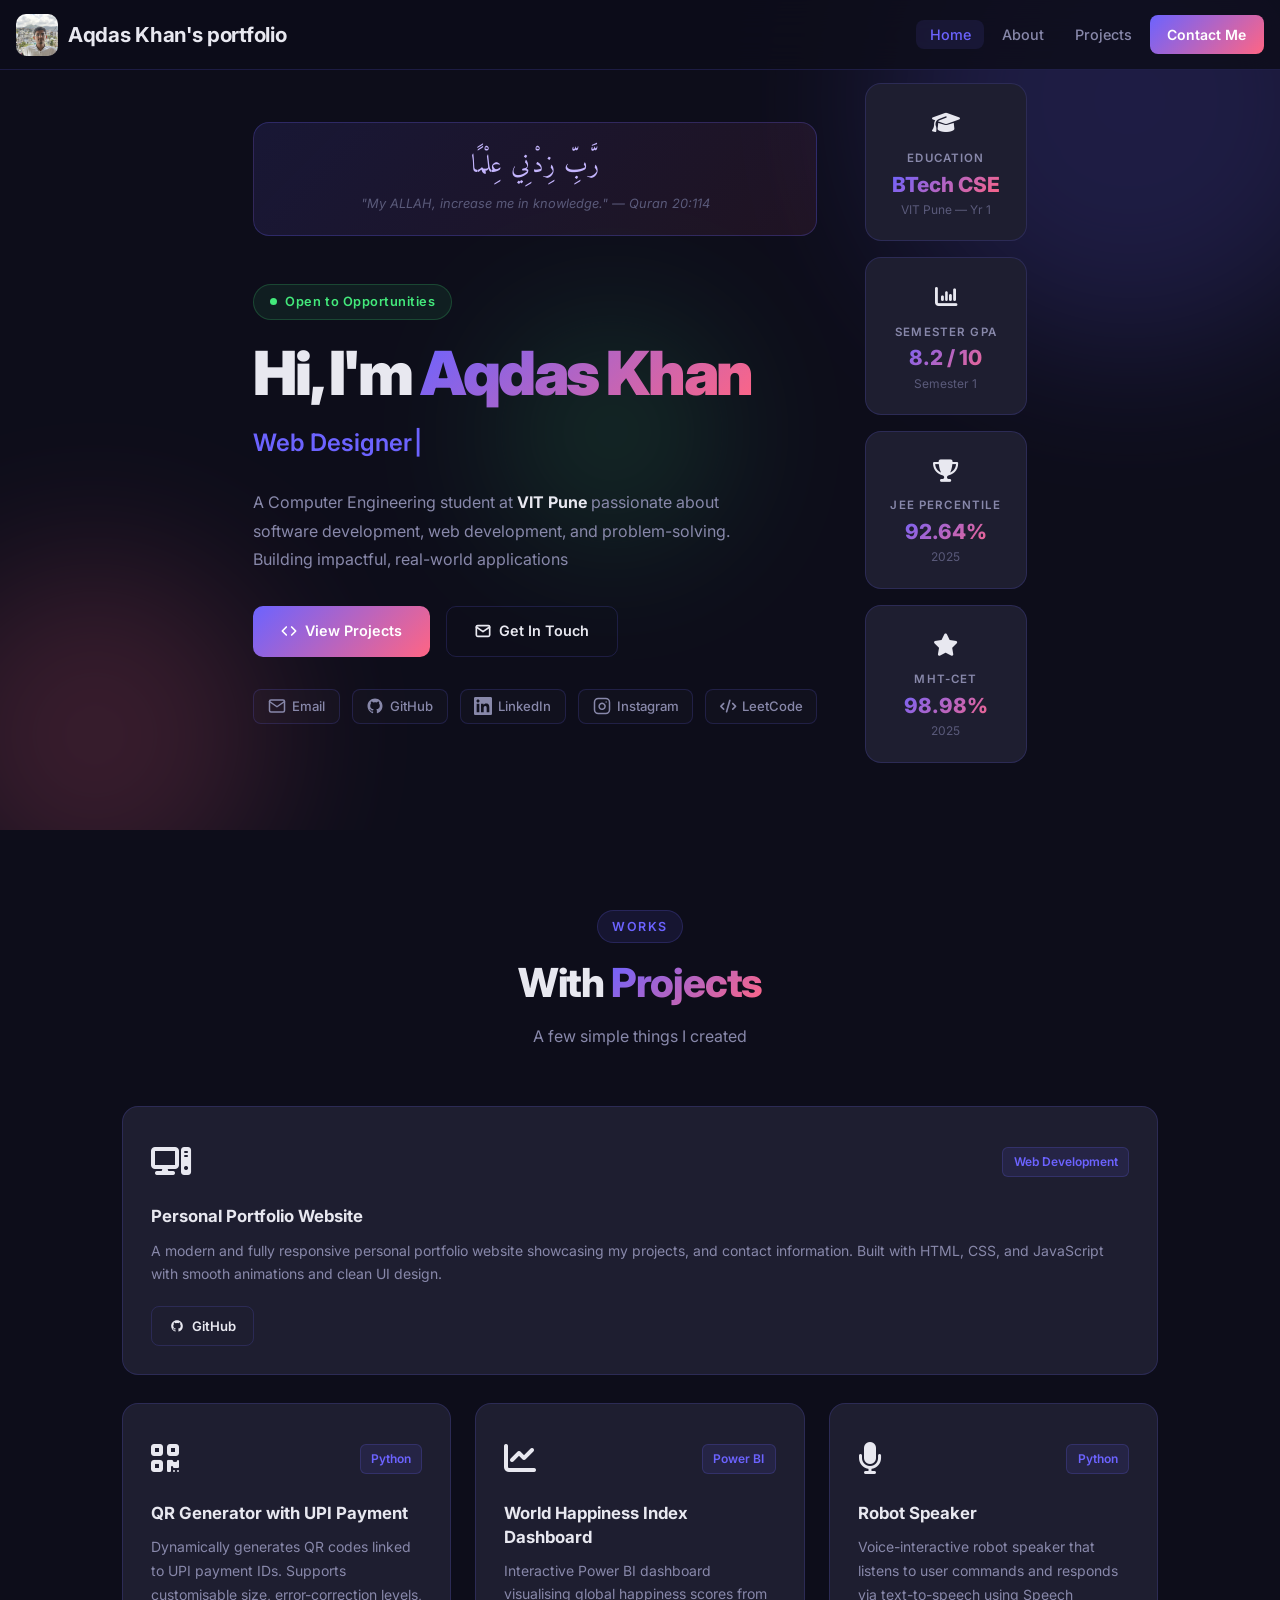
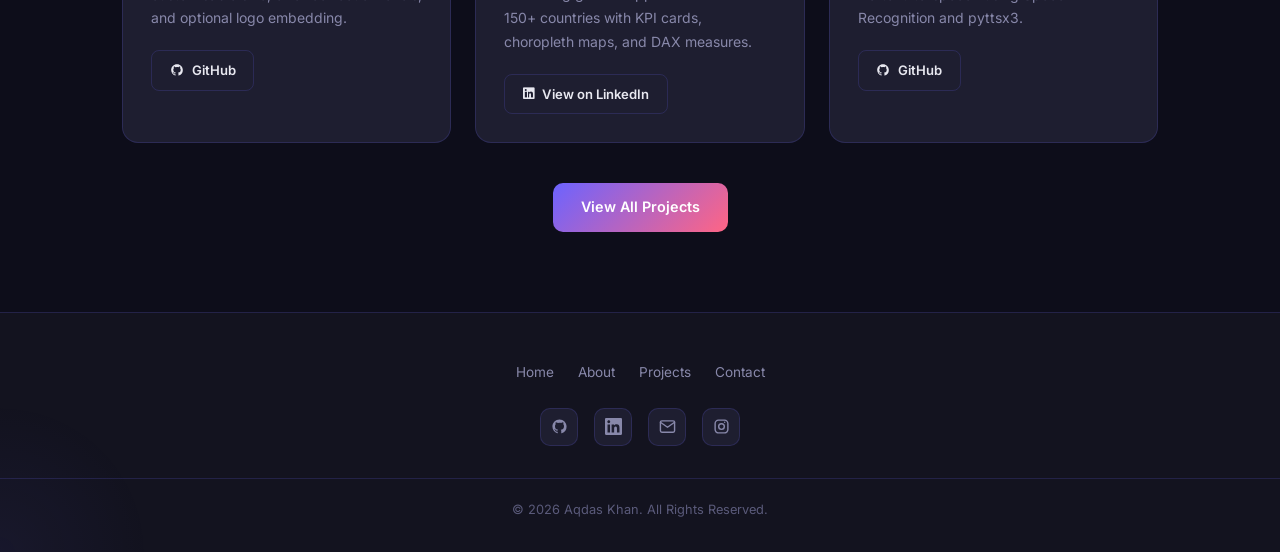
==== commit 9e814067: "Updated portfolio and removed files" ====
--- a/index.html
+++ b/index.html
@@ -34,7 +34,7 @@
     </button>
   </nav>
 
-  <!-- MOBILE NAV -->
+
   <div class="mobile-nav" id="mobile-nav">
     <a href="index.html">Home</a>
     <a href="about.html">About</a>
@@ -42,7 +42,6 @@
     <a href="contact.html">Contact</a>
   </div>
 
-  <!-- HERO -->
   <section class="hero" id="home">
     <div class="hero-bg">
       <div class="hero-orb orb1"></div>
@@ -137,25 +136,25 @@
       <!-- HERO STATS / QUICK INFO -->
       <div class="hero-stats fade-up fade-up-delay-2">
         <div class="stat-card">
-          <div class="stat-icon">🎓</div>
+          <div class="stat-icon"><i class="fa-solid fa-graduation-cap"></i></div>
           <div class="stat-label">Education</div>
           <div class="stat-value">BTech CSE</div>
           <div class="stat-sub">VIT Pune — Yr 1</div>
         </div>
         <div class="stat-card">
-          <div class="stat-icon">📊</div>
+          <div class="stat-icon"><i class="fa-solid fa-chart-column"></i></div>
           <div class="stat-label">Semester GPA</div>
           <div class="stat-value">8.2 / 10</div>
           <div class="stat-sub">Semester 1</div>
         </div>
         <div class="stat-card">
-          <div class="stat-icon">🏆</div>
+          <div class="stat-icon"><i class="fa-solid fa-trophy"></i></div>
           <div class="stat-label">JEE Percentile</div>
           <div class="stat-value">92.64%</div>
           <div class="stat-sub">2025</div>
         </div>
         <div class="stat-card">
-          <div class="stat-icon">⭐</div>
+          <div class="stat-icon"><i class="fa-solid fa-star"></i></div>
           <div class="stat-label">MHT-CET</div>
           <div class="stat-value">98.98%</div>
           <div class="stat-sub">2025</div>
@@ -178,7 +177,7 @@
         <div class="project-preview-card card fade-up">
 
           <div class="project-preview-header">
-            <div class="project-icon">💻</div>
+            <div class="project-icon"><i class="fa-solid fa-computer"></i></div>
             <span class="badge">Web Development</span>
           </div>
 
@@ -209,7 +208,7 @@
       <div class="projects-preview-grid">
         <div class="project-preview-card card fade-up">
           <div class="project-preview-header">
-            <div class="project-icon">📱</div>
+            <div class="project-icon"><i class="fa-solid fa-qrcode"></i></div>
             <span class="badge">Python</span>
           </div>
           <h3 class="project-title">QR Generator with UPI Payment</h3>
@@ -230,7 +229,7 @@
 
         <div class="project-preview-card card fade-up fade-up-delay-1">
           <div class="project-preview-header">
-            <div class="project-icon">📊</div>
+            <div class="project-icon"><i class="fa-solid fa-chart-line"></i></div>
             <span class="badge">Power BI</span>
           </div>
           <h3 class="project-title">World Happiness Index Dashboard</h3>
@@ -246,7 +245,7 @@
 
         <div class="project-preview-card card fade-up fade-up-delay-2">
           <div class="project-preview-header">
-            <div class="project-icon">🤖</div>
+            <div class="project-icon"><i class="fa-solid fa-microphone"></i></div>
             <span class="badge">Python</span>
           </div>
           <h3 class="project-title">Robot Speaker</h3>
